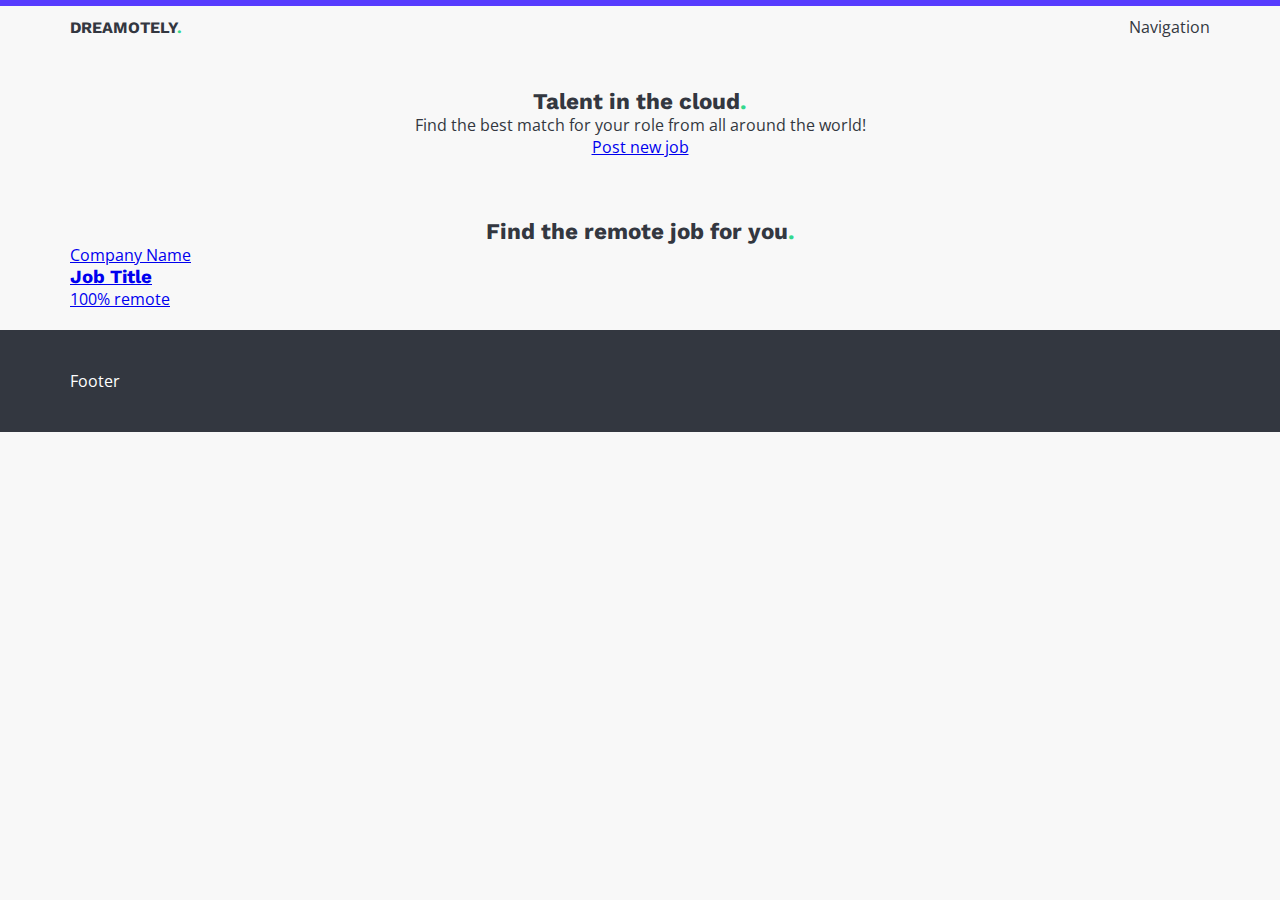
==== index.html @ aa7af6a4 "build: basic html structure & styles" ====
<!DOCTYPE html>
<html lang="en">
  <head>
    <meta charset="UTF-8" />
    <meta name="viewport" content="width=device-width, initial-scale=1.0" />
    <link rel="preconnect" href="https://fonts.gstatic.com" />
    <link
      href="https://fonts.googleapis.com/css2?family=Open+Sans:ital,wght@0,400;0,600;0,700;1,300&family=Work+Sans:ital,wght@0,200;0,300;0,400;0,600;0,700;1,400&display=swap"
      rel="stylesheet"
    />
    <link rel="stylesheet" href="/utils/css/styles.css" />
    <title>Dreamotely | Talent in the cloud</title>
  </head>
  <body>
    <header>
      <div class="container">
        <div class="navbar">
          <h1 class="logo">Dreamotely<span class="dot">.</span></h1>
          <nav>Navigation</nav>
        </div>
      </div>
    </header>
    <main>
      <div class="container">
        <section class="hero">
          <h2 class="section-title">
            Talent in the cloud<span class="dot">.</span>
          </h2>
          <p class="tagline">
            Find the best match for your role from all around the world!
          </p>
          <a href="#" class="btn btn-purple">Post new job</a>
        </section>
        <section class="job-list">
          <h2 class="section-title">
            Find the remote job for you<span class="dot">.</span>
          </h2>
          <ul class="latest-list">
            <li class="latest-list-item">
              <a href="#">
                <span class="job-list-company">Company Name</span>
                <h3 class="job-list-title">Job Title</h3>
                <span class="job-list-location">100% remote</span>
              </a>
            </li>
          </ul>
        </section>
      </div>
    </main>
    <footer><div class="container">Footer</div></footer>
    <!-- <script src="utils/js/app.js"></script> -->
  </body>
</html>
---- utils/css/styles.css ----
/* COLORS */
/* STYLE RESET */
* {
  margin: 0;
  padding: 0;
  -webkit-box-sizing: border-box;
          box-sizing: border-box;
  list-style: none;
}

/* GLOBAL STYLES */
html {
  background-color: #f8f8f8;
  color: #333740;
  font-family: "Open Sans", Helvetica, sans-serif;
  font-size: 1rem;
}

h1,
h2,
h3,
h4 {
  font-family: "Work Sans", Helvetica, sans-serif;
}

.section-title {
  font-size: 1.4rem;
  text-align: center;
}

.container {
  margin: 0 auto;
  width: 90%;
  max-width: 1140px;
}

.dot {
  color: #33d88e;
}

/* HEADER STYLES */
header {
  padding: 10px 0;
  border-top: 6px solid #573cfe;
}

header .navbar {
  display: -webkit-box;
  display: -ms-flexbox;
  display: flex;
  -webkit-box-pack: justify;
      -ms-flex-pack: justify;
          justify-content: space-between;
  -webkit-box-align: center;
      -ms-flex-align: center;
          align-items: center;
}

header .navbar .logo {
  font-size: 1rem;
  text-transform: uppercase;
}

/* MAIN STYLES */
main section {
  padding: 20px 0;
}

main .hero {
  text-align: center;
  padding: 40px 0;
}

/* FOOTER STYLES */
footer {
  background: #333740;
  color: #fff;
  padding: 40px 0;
}
/*# sourceMappingURL=styles.css.map */
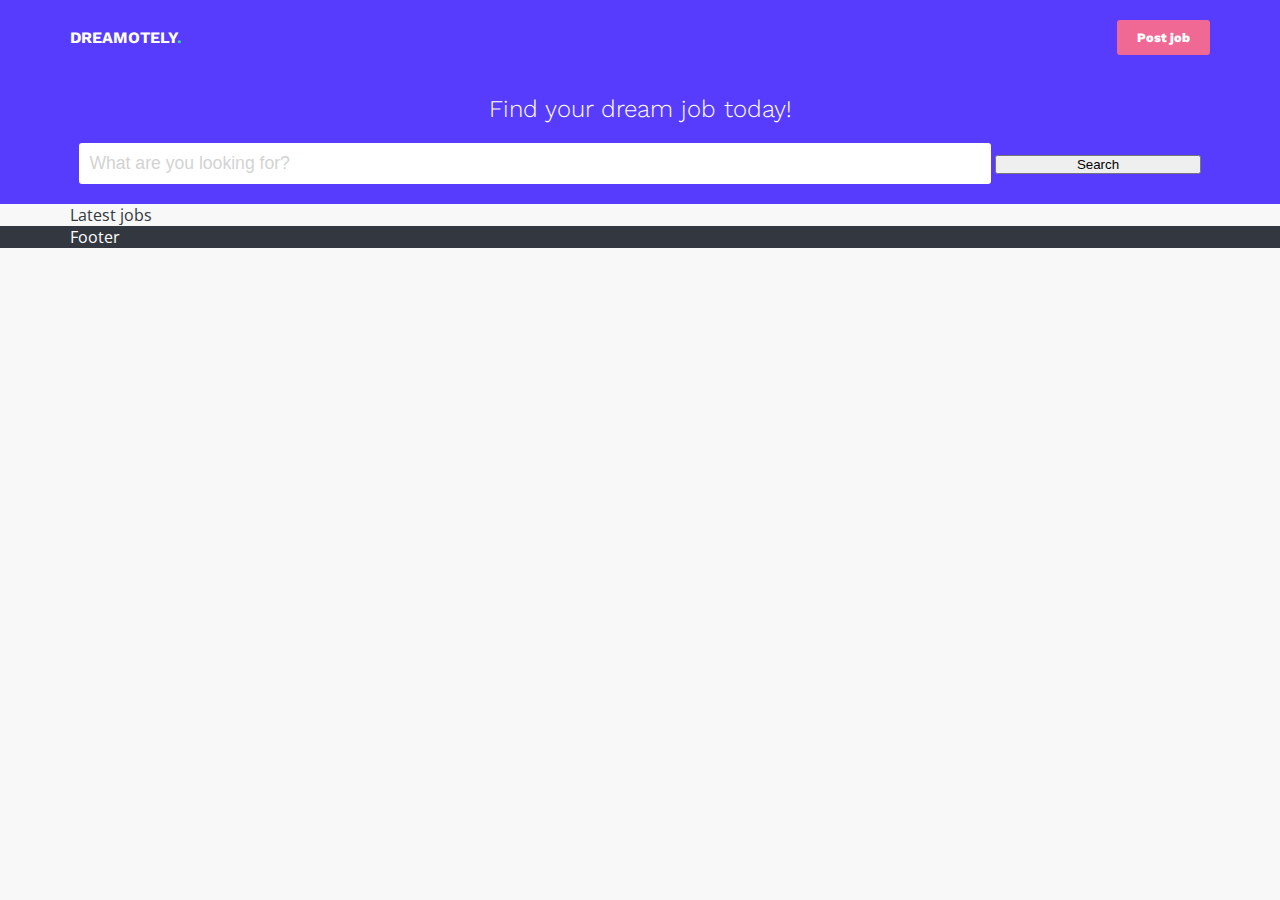
==== commit 552cb804: "build: Basic styling for header, hero" ====
--- a/index.html
+++ b/index.html
@@ -16,38 +16,29 @@
       <div class="container">
         <div class="navbar">
           <h1 class="logo">Dreamotely<span class="dot">.</span></h1>
-          <nav>Navigation</nav>
+          <a href="#" class="btn btn-red">Post job</a>
+        </div>
+        <div class="hero">
+          <h2 class="tagline">Find your dream job today!</h2>
+          <form class="job-search">
+            <input
+              type="text"
+              class="search-box"
+              value="What are you looking for?"
+            />
+            <input type="button" class="search-box-btn" value="Search" />
+          </form>
         </div>
       </div>
     </header>
     <main>
-      <div class="container">
-        <section class="hero">
-          <h2 class="section-title">
-            Talent in the cloud<span class="dot">.</span>
-          </h2>
-          <p class="tagline">
-            Find the best match for your role from all around the world!
-          </p>
-          <a href="#" class="btn btn-purple">Post new job</a>
-        </section>
-        <section class="job-list">
-          <h2 class="section-title">
-            Find the remote job for you<span class="dot">.</span>
-          </h2>
-          <ul class="latest-list">
-            <li class="latest-list-item">
-              <a href="#">
-                <span class="job-list-company">Company Name</span>
-                <h3 class="job-list-title">Job Title</h3>
-                <span class="job-list-location">100% remote</span>
-              </a>
-            </li>
-          </ul>
-        </section>
-      </div>
+      <section class="latest-jobs">
+        <div class="container">Latest jobs</div>
+      </section>
     </main>
-    <footer><div class="container">Footer</div></footer>
+    <footer>
+      <div class="container">Footer</div>
+    </footer>
     <!-- <script src="utils/js/app.js"></script> -->
   </body>
 </html>
--- a/utils/css/styles.css
+++ b/utils/css/styles.css
@@ -8,12 +8,10 @@
   list-style: none;
 }
 
-/* GLOBAL STYLES */
 html {
   background-color: #f8f8f8;
   color: #333740;
   font-family: "Open Sans", Helvetica, sans-serif;
-  font-size: 1rem;
 }
 
 h1,
@@ -21,11 +19,6 @@
 h3,
 h4 {
   font-family: "Work Sans", Helvetica, sans-serif;
-}
-
-.section-title {
-  font-size: 1.4rem;
-  text-align: center;
 }
 
 .container {
@@ -38,13 +31,25 @@
   color: #33d88e;
 }
 
+a {
+  text-decoration: none;
+}
+
+.btn {
+  padding: 10px 20px;
+  background: #ef6994;
+  display: inline-block;
+  border-radius: 3px;
+}
+
 /* HEADER STYLES */
 header {
-  padding: 10px 0;
-  border-top: 6px solid #573cfe;
+  background: #573cfe;
+  color: #fff;
 }
 
 header .navbar {
+  padding: 20px 0;
   display: -webkit-box;
   display: -ms-flexbox;
   display: flex;
@@ -56,25 +61,51 @@
           align-items: center;
 }
 
-header .navbar .logo {
+header .navbar h1 {
   font-size: 1rem;
   text-transform: uppercase;
 }
 
-/* MAIN STYLES */
-main section {
-  padding: 20px 0;
+header .navbar a {
+  color: #fff;
+  font-size: 0.8rem;
+  font-weight: 800;
+  font-family: "Work Sans", Helvetica, sans-serif;
 }
 
-main .hero {
+header .hero {
+  padding: 20px 0;
   text-align: center;
-  padding: 40px 0;
+}
+
+header .hero h2 {
+  font-weight: 300;
+}
+
+header .hero .job-search {
+  margin-top: 20px;
+}
+
+header .hero .job-search .search-box {
+  padding: 10px;
+  margin: 0;
+  width: 80%;
+  font-size: 1.1rem;
+  color: lightgray;
+  border-radius: 3px;
+  border: none;
+  display: inline;
+}
+
+header .hero .job-search .search-box-btn {
+  width: 18%;
+  margin: 0;
+  display: inline;
 }
 
 /* FOOTER STYLES */
 footer {
   background: #333740;
   color: #fff;
-  padding: 40px 0;
 }
 /*# sourceMappingURL=styles.css.map */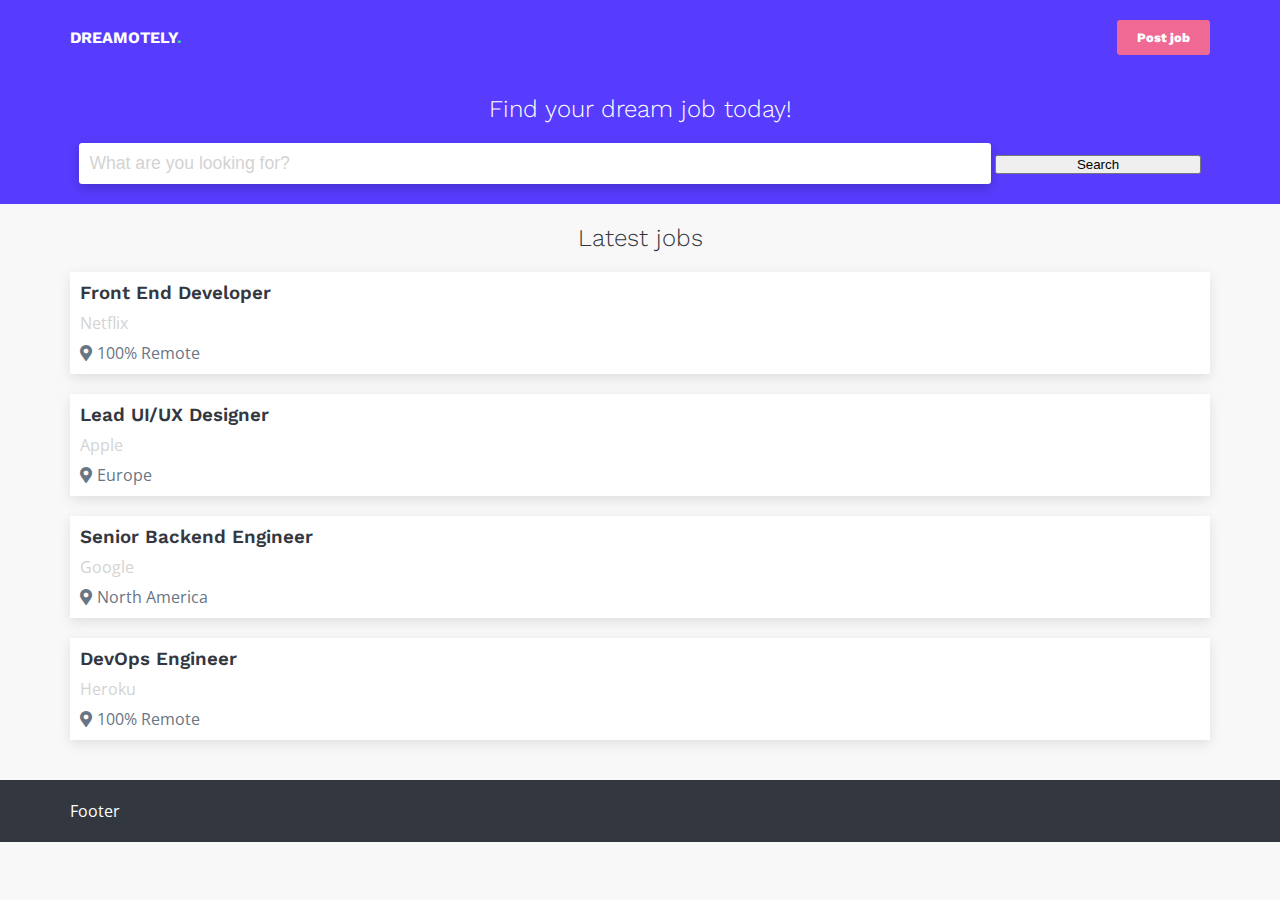
==== commit 6b4a0e4d: "build: Basic styling for job list items" ====
--- a/index.html
+++ b/index.html
@@ -7,6 +7,10 @@
     <link
       href="https://fonts.googleapis.com/css2?family=Open+Sans:ital,wght@0,400;0,600;0,700;1,300&family=Work+Sans:ital,wght@0,200;0,300;0,400;0,600;0,700;1,400&display=swap"
       rel="stylesheet"
+    />
+    <link
+      rel="stylesheet"
+      href="https://cdnjs.cloudflare.com/ajax/libs/font-awesome/5.15.3/css/all.min.css"
     />
     <link rel="stylesheet" href="/utils/css/styles.css" />
     <title>Dreamotely | Talent in the cloud</title>
@@ -33,7 +37,59 @@
     </header>
     <main>
       <section class="latest-jobs">
-        <div class="container">Latest jobs</div>
+        <div class="container">
+          <h2 class="section-title">Latest jobs</h2>
+          <ul class="latest-jobs-list">
+            <li class="latest-jobs-item">
+              <h3 class="job-item-title">Front End Developer</h3>
+              <span class="job-item-company">Netflix</span>
+              <div class="job-item-location">
+                <span class="job-list-type">
+                  <i class="fas fa-map-marker-alt"></i>100% Remote
+                </span>
+              </div>
+              <div class="job-item-tags">
+                <span class="job-item-category">Development</span>
+              </div>
+            </li>
+            <li class="latest-jobs-item">
+              <h3 class="job-item-title">Lead UI/UX Designer</h3>
+              <span class="job-item-company">Apple</span>
+              <div class="job-item-location">
+                <span class="job-list-type">
+                  <i class="fas fa-map-marker-alt"></i>Europe
+                </span>
+              </div>
+              <div class="job-item-tags">
+                <span class="job-item-category">Design</span>
+              </div>
+            </li>
+            <li class="latest-jobs-item">
+              <h3 class="job-item-title">Senior Backend Engineer</h3>
+              <span class="job-item-company">Google</span>
+              <div class="job-item-location">
+                <span class="job-list-type">
+                  <i class="fas fa-map-marker-alt"></i>North America
+                </span>
+              </div>
+              <div class="job-item-tags">
+                <span class="job-item-category">Development</span>
+              </div>
+            </li>
+            <li class="latest-jobs-item">
+              <h3 class="job-item-title">DevOps Engineer</h3>
+              <span class="job-item-company">Heroku</span>
+              <div class="job-item-location">
+                <span class="job-list-type">
+                  <i class="fas fa-map-marker-alt"></i>100% Remote
+                </span>
+              </div>
+              <div class="job-item-tags">
+                <span class="job-item-category">DevOps</span>
+              </div>
+            </li>
+          </ul>
+        </div>
       </section>
     </main>
     <footer>
--- a/utils/css/styles.css
+++ b/utils/css/styles.css
@@ -29,6 +29,11 @@
 
 .dot {
   color: #33d88e;
+}
+
+.section-title {
+  text-align: center;
+  font-weight: 300;
 }
 
 a {
@@ -93,6 +98,8 @@
   font-size: 1.1rem;
   color: lightgray;
   border-radius: 3px;
+  -webkit-box-shadow: rgba(0, 0, 0, 0.2) 0px 4px 12px;
+          box-shadow: rgba(0, 0, 0, 0.2) 0px 4px 12px;
   border: none;
   display: inline;
 }
@@ -103,8 +110,43 @@
   display: inline;
 }
 
+main .latest-jobs {
+  padding: 20px 0;
+}
+
+main .latest-jobs .latest-jobs-item {
+  margin: 20px 0;
+  padding: 10px;
+  background-color: #fff;
+  -webkit-box-shadow: rgba(0, 0, 0, 0.1) 0px 4px 12px;
+          box-shadow: rgba(0, 0, 0, 0.1) 0px 4px 12px;
+}
+
+main .latest-jobs .latest-jobs-item .job-item-title {
+  font-weight: 600;
+}
+
+main .latest-jobs .latest-jobs-item .job-item-company {
+  color: lightgray;
+  display: inline-block;
+  margin: 8px 0;
+}
+
+main .latest-jobs .latest-jobs-item .job-item-location {
+  color: #687585;
+}
+
+main .latest-jobs .latest-jobs-item .job-item-location .fas {
+  margin-right: 5px;
+}
+
+main .latest-jobs .latest-jobs-item .job-item-tags {
+  display: none;
+}
+
 /* FOOTER STYLES */
 footer {
+  padding: 20px 0;
   background: #333740;
   color: #fff;
 }
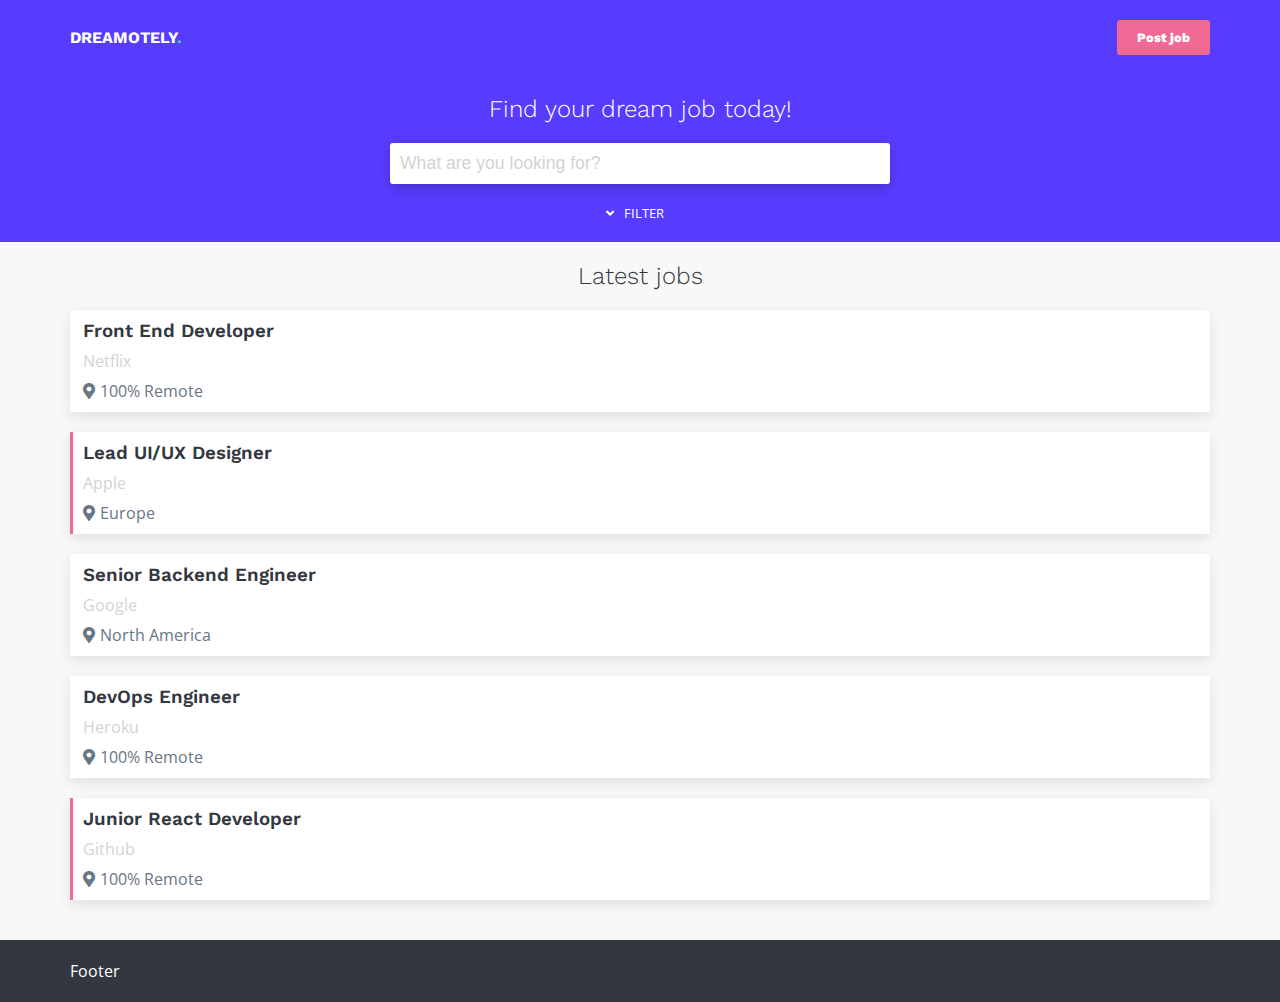
==== commit d88624b9: "build: added toggleFilters function, adjusted affected styles" ====
--- a/index.html
+++ b/index.html
@@ -30,8 +30,11 @@
               class="search-box"
               value="What are you looking for?"
             />
-            <input type="button" class="search-box-btn" value="Search" />
+            <a href="#" class="filter-toggle">
+              <i class="fas fa-angle-down"></i>Filter
+            </a>
           </form>
+          <div id="search-filters" class="hidden">Search Filters</div>
         </div>
       </div>
     </header>
@@ -52,7 +55,7 @@
                 <span class="job-item-category">Development</span>
               </div>
             </li>
-            <li class="latest-jobs-item">
+            <li class="latest-jobs-item new">
               <h3 class="job-item-title">Lead UI/UX Designer</h3>
               <span class="job-item-company">Apple</span>
               <div class="job-item-location">
@@ -88,6 +91,18 @@
                 <span class="job-item-category">DevOps</span>
               </div>
             </li>
+            <li class="latest-jobs-item new">
+              <h3 class="job-item-title">Junior React Developer</h3>
+              <span class="job-item-company">Github</span>
+              <div class="job-item-location">
+                <span class="job-list-type">
+                  <i class="fas fa-map-marker-alt"></i>100% Remote
+                </span>
+              </div>
+              <div class="job-item-tags">
+                <span class="job-item-category">Design</span>
+              </div>
+            </li>
           </ul>
         </div>
       </section>
@@ -95,6 +110,6 @@
     <footer>
       <div class="container">Footer</div>
     </footer>
-    <!-- <script src="utils/js/app.js"></script> -->
+    <script src="/utils/js/app.js"></script>
   </body>
 </html>
--- a/utils/css/styles.css
+++ b/utils/css/styles.css
@@ -94,7 +94,8 @@
 header .hero .job-search .search-box {
   padding: 10px;
   margin: 0;
-  width: 80%;
+  width: 90%;
+  max-width: 500px;
   font-size: 1.1rem;
   color: lightgray;
   border-radius: 3px;
@@ -104,10 +105,25 @@
   display: inline;
 }
 
-header .hero .job-search .search-box-btn {
-  width: 18%;
-  margin: 0;
-  display: inline;
+header .hero .job-search .filter-toggle {
+  margin-top: 20px;
+  display: block;
+  color: #fff;
+  font-size: 0.8rem;
+  text-transform: uppercase;
+}
+
+header .hero .job-search .filter-toggle .fa-angle-down {
+  margin-left: -10px;
+  margin-right: 10px;
+}
+
+header .hero #search-filters {
+  padding-top: 20px;
+}
+
+header .hero .hidden {
+  display: none;
 }
 
 main .latest-jobs {
@@ -115,6 +131,7 @@
 }
 
 main .latest-jobs .latest-jobs-item {
+  border-left: 3px solid #fff;
   margin: 20px 0;
   padding: 10px;
   background-color: #fff;
@@ -144,6 +161,10 @@
   display: none;
 }
 
+main .latest-jobs .new {
+  border-left: 3px solid #ef6994;
+}
+
 /* FOOTER STYLES */
 footer {
   padding: 20px 0;
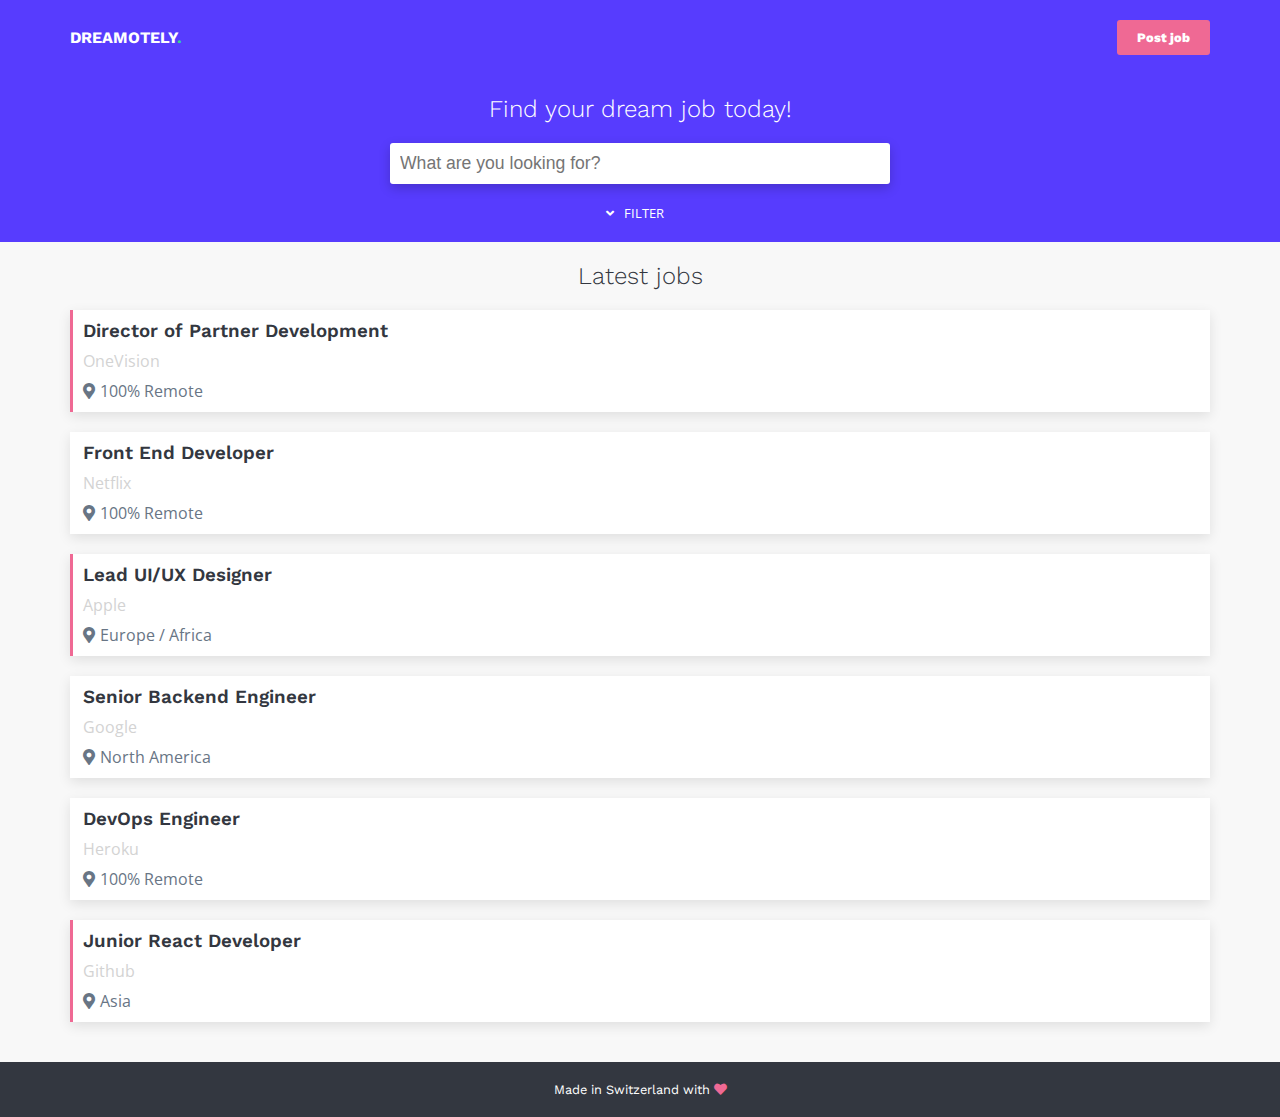
==== commit 193bb361: "build: implemented filter dropwdowns" ====
--- a/index.html
+++ b/index.html
@@ -28,13 +28,30 @@
             <input
               type="text"
               class="search-box"
-              value="What are you looking for?"
+              placeholder="What are you looking for?"
             />
             <a href="#" class="filter-toggle">
               <i class="fas fa-angle-down"></i>Filter
             </a>
           </form>
-          <div id="search-filters" class="hidden">Search Filters</div>
+          <div id="search-filters" class="hidden">
+            <select name="Category" id="dropwdown-category">
+              <option value="Development">Development</option>
+              <option value="Design">Design</option>
+              <option value="DevOps">DevOps</option>
+              <option value="Marketing">Marketing</option>
+              <option value="Sales">Sales</option>
+            </select>
+            <select name="Location" id="dropwdown-location">
+              <option value="100% Remote">100% Remote</option>
+              <option value="Africa">Africa</option>
+              <option value="Asia">Asia</option>
+              <option value="Europe">Europe</option>
+              <option value="North America">North Amercia</option>
+              <option value="Oceania">Oceania</option>
+              <option value="South America">South America</option>
+            </select>
+          </div>
         </div>
       </div>
     </header>
@@ -43,6 +60,18 @@
         <div class="container">
           <h2 class="section-title">Latest jobs</h2>
           <ul class="latest-jobs-list">
+            <li class="latest-jobs-item new">
+              <h3 class="job-item-title">Director of Partner Development</h3>
+              <span class="job-item-company">OneVision</span>
+              <div class="job-item-location">
+                <span class="job-list-type">
+                  <i class="fas fa-map-marker-alt"></i>100% Remote
+                </span>
+              </div>
+              <div class="job-item-tags">
+                <span class="job-item-category">Design</span>
+              </div>
+            </li>
             <li class="latest-jobs-item">
               <h3 class="job-item-title">Front End Developer</h3>
               <span class="job-item-company">Netflix</span>
@@ -60,7 +89,7 @@
               <span class="job-item-company">Apple</span>
               <div class="job-item-location">
                 <span class="job-list-type">
-                  <i class="fas fa-map-marker-alt"></i>Europe
+                  <i class="fas fa-map-marker-alt"></i>Europe / Africa
                 </span>
               </div>
               <div class="job-item-tags">
@@ -96,7 +125,7 @@
               <span class="job-item-company">Github</span>
               <div class="job-item-location">
                 <span class="job-list-type">
-                  <i class="fas fa-map-marker-alt"></i>100% Remote
+                  <i class="fas fa-map-marker-alt"></i>Asia
                 </span>
               </div>
               <div class="job-item-tags">
@@ -108,7 +137,9 @@
       </section>
     </main>
     <footer>
-      <div class="container">Footer</div>
+      <div class="container">
+        Made in Switzerland with <i class="fas fa-heart"></i>
+      </div>
     </footer>
     <script src="/utils/js/app.js"></script>
   </body>
--- a/utils/css/styles.css
+++ b/utils/css/styles.css
@@ -118,8 +118,11 @@
   margin-right: 10px;
 }
 
-header .hero #search-filters {
-  padding-top: 20px;
+header .hero #search-filters select {
+  margin-top: 20px;
+  padding: 10px;
+  width: 90%;
+  border-radius: 3px;
 }
 
 header .hero .hidden {
@@ -137,6 +140,8 @@
   background-color: #fff;
   -webkit-box-shadow: rgba(0, 0, 0, 0.1) 0px 4px 12px;
           box-shadow: rgba(0, 0, 0, 0.1) 0px 4px 12px;
+  -webkit-transition: all 0.1s ease-in;
+  transition: all 0.1s ease-in;
 }
 
 main .latest-jobs .latest-jobs-item .job-item-title {
@@ -161,6 +166,11 @@
   display: none;
 }
 
+main .latest-jobs .latest-jobs-item:hover {
+  -webkit-transform: scale(1.01);
+          transform: scale(1.01);
+}
+
 main .latest-jobs .new {
   border-left: 3px solid #ef6994;
 }
@@ -170,5 +180,12 @@
   padding: 20px 0;
   background: #333740;
   color: #fff;
+  font-family: "Work Sans";
+  font-size: 0.8rem;
+  text-align: center;
+}
+
+footer .fa-heart {
+  color: #ef6994;
 }
 /*# sourceMappingURL=styles.css.map */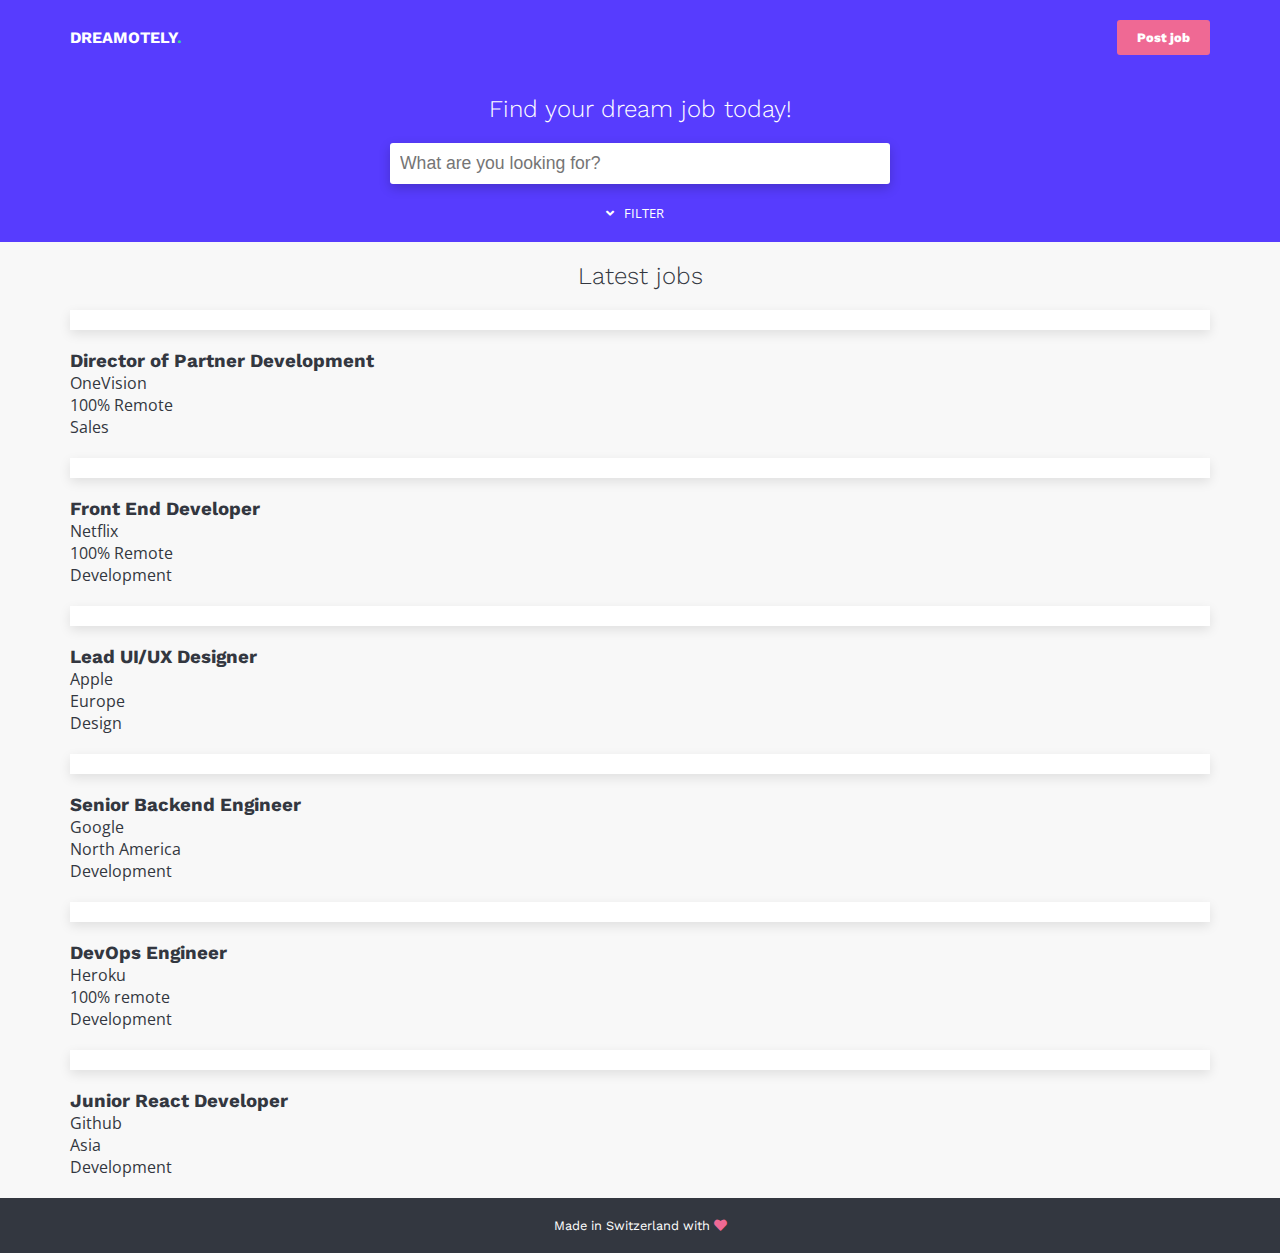
==== commit 78e1899a: "build: live sorting implemented" ====
--- a/index.html
+++ b/index.html
@@ -59,80 +59,7 @@
       <section class="latest-jobs">
         <div class="container">
           <h2 class="section-title">Latest jobs</h2>
-          <ul class="latest-jobs-list">
-            <li class="latest-jobs-item new">
-              <h3 class="job-item-title">Director of Partner Development</h3>
-              <span class="job-item-company">OneVision</span>
-              <div class="job-item-location">
-                <span class="job-list-type">
-                  <i class="fas fa-map-marker-alt"></i>100% Remote
-                </span>
-              </div>
-              <div class="job-item-tags">
-                <span class="job-item-category">Design</span>
-              </div>
-            </li>
-            <li class="latest-jobs-item">
-              <h3 class="job-item-title">Front End Developer</h3>
-              <span class="job-item-company">Netflix</span>
-              <div class="job-item-location">
-                <span class="job-list-type">
-                  <i class="fas fa-map-marker-alt"></i>100% Remote
-                </span>
-              </div>
-              <div class="job-item-tags">
-                <span class="job-item-category">Development</span>
-              </div>
-            </li>
-            <li class="latest-jobs-item new">
-              <h3 class="job-item-title">Lead UI/UX Designer</h3>
-              <span class="job-item-company">Apple</span>
-              <div class="job-item-location">
-                <span class="job-list-type">
-                  <i class="fas fa-map-marker-alt"></i>Europe / Africa
-                </span>
-              </div>
-              <div class="job-item-tags">
-                <span class="job-item-category">Design</span>
-              </div>
-            </li>
-            <li class="latest-jobs-item">
-              <h3 class="job-item-title">Senior Backend Engineer</h3>
-              <span class="job-item-company">Google</span>
-              <div class="job-item-location">
-                <span class="job-list-type">
-                  <i class="fas fa-map-marker-alt"></i>North America
-                </span>
-              </div>
-              <div class="job-item-tags">
-                <span class="job-item-category">Development</span>
-              </div>
-            </li>
-            <li class="latest-jobs-item">
-              <h3 class="job-item-title">DevOps Engineer</h3>
-              <span class="job-item-company">Heroku</span>
-              <div class="job-item-location">
-                <span class="job-list-type">
-                  <i class="fas fa-map-marker-alt"></i>100% Remote
-                </span>
-              </div>
-              <div class="job-item-tags">
-                <span class="job-item-category">DevOps</span>
-              </div>
-            </li>
-            <li class="latest-jobs-item new">
-              <h3 class="job-item-title">Junior React Developer</h3>
-              <span class="job-item-company">Github</span>
-              <div class="job-item-location">
-                <span class="job-list-type">
-                  <i class="fas fa-map-marker-alt"></i>Asia
-                </span>
-              </div>
-              <div class="job-item-tags">
-                <span class="job-item-category">Design</span>
-              </div>
-            </li>
-          </ul>
+          <ul class="latest-jobs-list"></ul>
         </div>
       </section>
     </main>
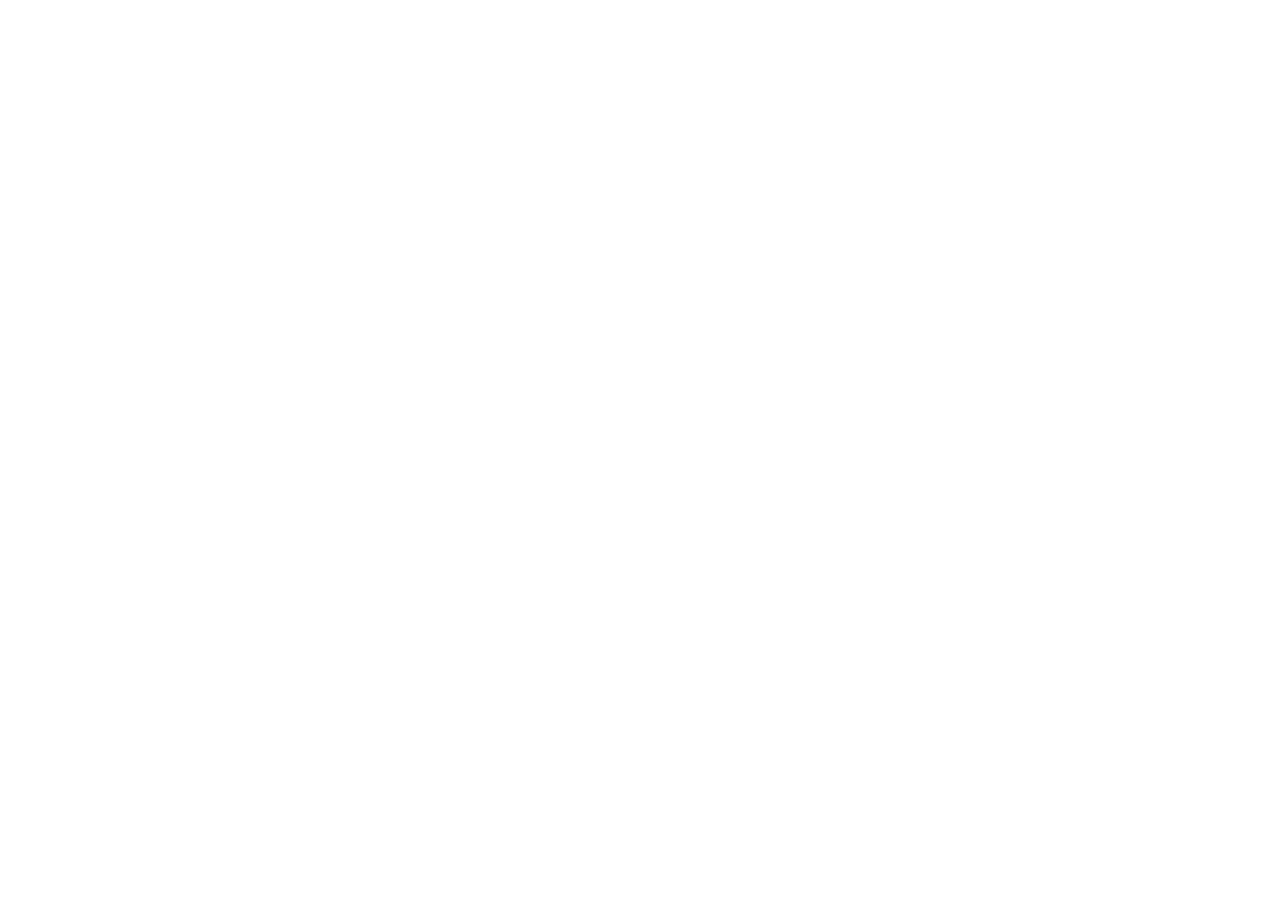
==== commit ea19fe3d: "delete: clean slate delete" ====
--- a/index.html
+++ b/index.html
@@ -15,59 +15,5 @@
     <link rel="stylesheet" href="/utils/css/styles.css" />
     <title>Dreamotely | Talent in the cloud</title>
   </head>
-  <body>
-    <header>
-      <div class="container">
-        <div class="navbar">
-          <h1 class="logo">Dreamotely<span class="dot">.</span></h1>
-          <a href="#" class="btn btn-red">Post job</a>
-        </div>
-        <div class="hero">
-          <h2 class="tagline">Find your dream job today!</h2>
-          <form class="job-search">
-            <input
-              type="text"
-              class="search-box"
-              placeholder="What are you looking for?"
-            />
-            <a href="#" class="filter-toggle">
-              <i class="fas fa-angle-down"></i>Filter
-            </a>
-          </form>
-          <div id="search-filters" class="hidden">
-            <select name="Category" id="dropwdown-category">
-              <option value="Development">Development</option>
-              <option value="Design">Design</option>
-              <option value="DevOps">DevOps</option>
-              <option value="Marketing">Marketing</option>
-              <option value="Sales">Sales</option>
-            </select>
-            <select name="Location" id="dropwdown-location">
-              <option value="100% Remote">100% Remote</option>
-              <option value="Africa">Africa</option>
-              <option value="Asia">Asia</option>
-              <option value="Europe">Europe</option>
-              <option value="North America">North Amercia</option>
-              <option value="Oceania">Oceania</option>
-              <option value="South America">South America</option>
-            </select>
-          </div>
-        </div>
-      </div>
-    </header>
-    <main>
-      <section class="latest-jobs">
-        <div class="container">
-          <h2 class="section-title">Latest jobs</h2>
-          <ul class="latest-jobs-list"></ul>
-        </div>
-      </section>
-    </main>
-    <footer>
-      <div class="container">
-        Made in Switzerland with <i class="fas fa-heart"></i>
-      </div>
-    </footer>
-    <script src="/utils/js/app.js"></script>
-  </body>
+  <body></body>
 </html>
--- a/utils/css/styles.css
+++ b/utils/css/styles.css
@@ -7,185 +7,4 @@
           box-sizing: border-box;
   list-style: none;
 }
-
-html {
-  background-color: #f8f8f8;
-  color: #333740;
-  font-family: "Open Sans", Helvetica, sans-serif;
-}
-
-h1,
-h2,
-h3,
-h4 {
-  font-family: "Work Sans", Helvetica, sans-serif;
-}
-
-.container {
-  margin: 0 auto;
-  width: 90%;
-  max-width: 1140px;
-}
-
-.dot {
-  color: #33d88e;
-}
-
-.section-title {
-  text-align: center;
-  font-weight: 300;
-}
-
-a {
-  text-decoration: none;
-}
-
-.btn {
-  padding: 10px 20px;
-  background: #ef6994;
-  display: inline-block;
-  border-radius: 3px;
-}
-
-/* HEADER STYLES */
-header {
-  background: #573cfe;
-  color: #fff;
-}
-
-header .navbar {
-  padding: 20px 0;
-  display: -webkit-box;
-  display: -ms-flexbox;
-  display: flex;
-  -webkit-box-pack: justify;
-      -ms-flex-pack: justify;
-          justify-content: space-between;
-  -webkit-box-align: center;
-      -ms-flex-align: center;
-          align-items: center;
-}
-
-header .navbar h1 {
-  font-size: 1rem;
-  text-transform: uppercase;
-}
-
-header .navbar a {
-  color: #fff;
-  font-size: 0.8rem;
-  font-weight: 800;
-  font-family: "Work Sans", Helvetica, sans-serif;
-}
-
-header .hero {
-  padding: 20px 0;
-  text-align: center;
-}
-
-header .hero h2 {
-  font-weight: 300;
-}
-
-header .hero .job-search {
-  margin-top: 20px;
-}
-
-header .hero .job-search .search-box {
-  padding: 10px;
-  margin: 0;
-  width: 90%;
-  max-width: 500px;
-  font-size: 1.1rem;
-  color: lightgray;
-  border-radius: 3px;
-  -webkit-box-shadow: rgba(0, 0, 0, 0.2) 0px 4px 12px;
-          box-shadow: rgba(0, 0, 0, 0.2) 0px 4px 12px;
-  border: none;
-  display: inline;
-}
-
-header .hero .job-search .filter-toggle {
-  margin-top: 20px;
-  display: block;
-  color: #fff;
-  font-size: 0.8rem;
-  text-transform: uppercase;
-}
-
-header .hero .job-search .filter-toggle .fa-angle-down {
-  margin-left: -10px;
-  margin-right: 10px;
-}
-
-header .hero #search-filters select {
-  margin-top: 20px;
-  padding: 10px;
-  width: 90%;
-  border-radius: 3px;
-}
-
-header .hero .hidden {
-  display: none;
-}
-
-main .latest-jobs {
-  padding: 20px 0;
-}
-
-main .latest-jobs .latest-jobs-item {
-  border-left: 3px solid #fff;
-  margin: 20px 0;
-  padding: 10px;
-  background-color: #fff;
-  -webkit-box-shadow: rgba(0, 0, 0, 0.1) 0px 4px 12px;
-          box-shadow: rgba(0, 0, 0, 0.1) 0px 4px 12px;
-  -webkit-transition: all 0.1s ease-in;
-  transition: all 0.1s ease-in;
-}
-
-main .latest-jobs .latest-jobs-item .job-item-title {
-  font-weight: 600;
-}
-
-main .latest-jobs .latest-jobs-item .job-item-company {
-  color: lightgray;
-  display: inline-block;
-  margin: 8px 0;
-}
-
-main .latest-jobs .latest-jobs-item .job-item-location {
-  color: #687585;
-}
-
-main .latest-jobs .latest-jobs-item .job-item-location .fas {
-  margin-right: 5px;
-}
-
-main .latest-jobs .latest-jobs-item .job-item-tags {
-  display: none;
-}
-
-main .latest-jobs .latest-jobs-item:hover {
-  -webkit-transform: scale(1.01);
-          transform: scale(1.01);
-}
-
-main .latest-jobs .new {
-  border-left: 3px solid #ef6994;
-}
-
-/* FOOTER STYLES */
-footer {
-  padding: 20px 0;
-  background: #333740;
-  color: #fff;
-  font-family: "Work Sans";
-  font-size: 0.8rem;
-  text-align: center;
-}
-
-footer .fa-heart {
-  color: #ef6994;
-}
 /*# sourceMappingURL=styles.css.map */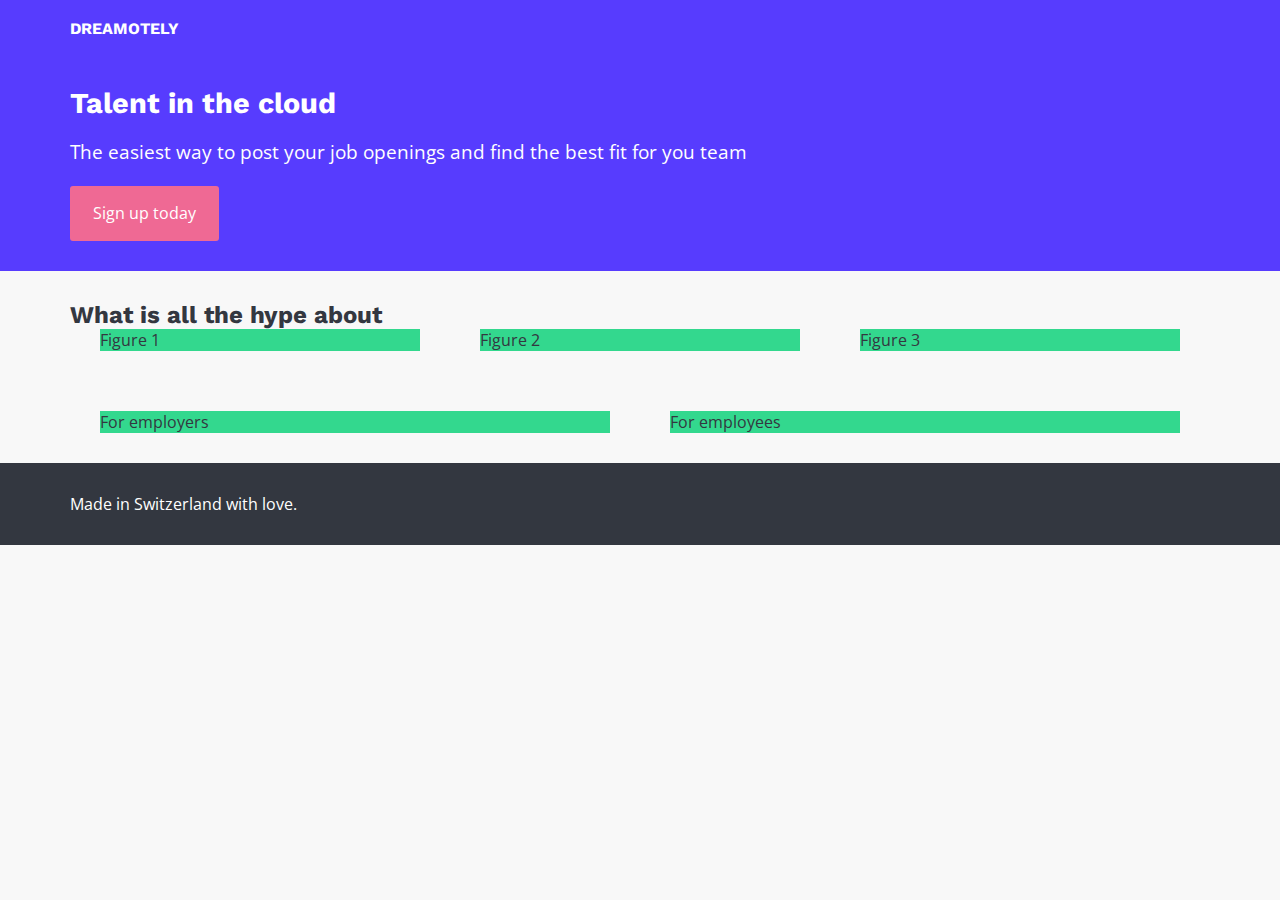
==== commit cdc17a49: "build: basic responsive landing page structure" ====
--- a/index.html
+++ b/index.html
@@ -15,5 +15,44 @@
     <link rel="stylesheet" href="/utils/css/styles.css" />
     <title>Dreamotely | Talent in the cloud</title>
   </head>
-  <body></body>
+  <body>
+    <header>
+      <section class="navbar">
+        <div class="container">
+          <h1 class="logo">Dreamotely</h1>
+        </div>
+      </section>
+      <section class="hero">
+        <div class="container">
+          <h2 class="hero-tagline">Talent in the cloud</h2>
+          <p class="hero-lead">
+            The easiest way to post your job openings and find the best fit for
+            you team
+          </p>
+          <a href="#" class="btn btn-white btn-outline">Sign up today</a>
+        </div>
+      </section>
+    </header>
+    <main>
+      <section class="figures">
+        <div class="container">
+          <h2 class="section-title">What is all the hype about</h2>
+          <div class="figures-items flex">
+            <div class="figures-item">Figure 1</div>
+            <div class="figures-item">Figure 2</div>
+            <div class="figures-item">Figure 3</div>
+          </div>
+        </div>
+      </section>
+      <section class="who">
+        <div class="container flex">
+          <div class="who-item">For employers</div>
+          <div class="who-item">For employees</div>
+        </div>
+      </section>
+    </main>
+    <footer>
+      <div class="container">Made in Switzerland with love.</div>
+    </footer>
+  </body>
 </html>
--- a/utils/css/styles.css
+++ b/utils/css/styles.css
@@ -7,4 +7,114 @@
           box-sizing: border-box;
   list-style: none;
 }
+
+html {
+  font-family: "Open Sans", Helvetica, sans-serif;
+  background: #f8f8f8;
+  color: #333740;
+}
+
+h1,
+h2,
+h3,
+h4 {
+  font-family: "Work Sans", Helvetica, sans-serif;
+}
+
+a {
+  text-decoration: none;
+}
+
+.btn {
+  padding: 10px 20px;
+  display: inline-block;
+  background: #ef6994;
+  border: 3px solid #ef6994;
+  border-radius: 3px;
+}
+
+.btn-white {
+  color: #fff;
+}
+
+.container {
+  margin: 0 auto;
+  width: 90%;
+  max-width: 1140px;
+}
+
+section {
+  padding: 30px 0;
+}
+
+.flex-wide {
+  display: -webkit-box;
+  display: -ms-flexbox;
+  display: flex;
+  -webkit-box-pack: justify;
+      -ms-flex-pack: justify;
+          justify-content: space-between;
+}
+
+.flex {
+  display: -webkit-box;
+  display: -ms-flexbox;
+  display: flex;
+  -webkit-box-pack: space-evenly;
+      -ms-flex-pack: space-evenly;
+          justify-content: space-evenly;
+  -webkit-box-orient: vertical;
+  -webkit-box-direction: normal;
+      -ms-flex-direction: column;
+          flex-direction: column;
+}
+
+.flex > * {
+  margin: 15px 0;
+  background: #33d88e;
+}
+
+@media (min-width: 40rem) {
+  .flex {
+    -webkit-box-orient: horizontal;
+    -webkit-box-direction: normal;
+        -ms-flex-direction: row;
+            flex-direction: row;
+  }
+  .flex > * {
+    -ms-flex-preferred-size: 100%;
+        flex-basis: 100%;
+    margin: 0 30px;
+  }
+}
+
+header {
+  background: #573cfe;
+  color: #fff;
+  font-size: 1.2rem;
+  line-height: 1.8rem;
+}
+
+header .navbar {
+  padding: 15px 0;
+  text-transform: uppercase;
+}
+
+header .navbar .logo {
+  font-size: 1rem;
+}
+
+header .hero .hero-lead {
+  margin: 20px 0;
+}
+
+header .hero .btn {
+  font-size: 1rem;
+}
+
+footer {
+  padding: 30px 0;
+  background: #333740;
+  color: #fff;
+}
 /*# sourceMappingURL=styles.css.map */